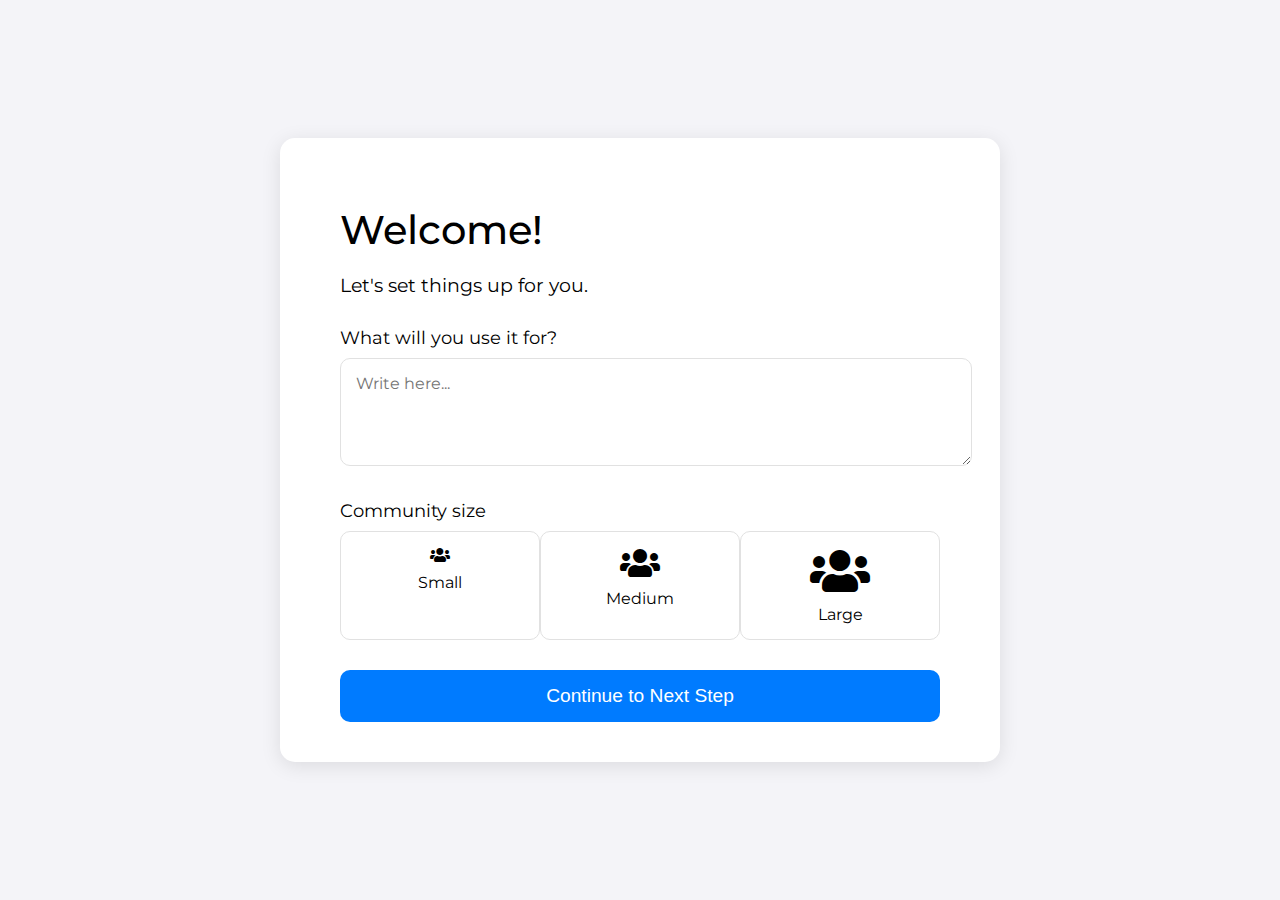
==== onboarding1.html @ 2a1aa2c3 "create the onboarding page" ====
<!DOCTYPE html>
<html lang="en">

<head>
    <meta charset="UTF-8">
    <meta name="viewport" content="width=device-width, initial-scale=1.0">
    <title>Onboarding</title>
    <link href="https://fonts.googleapis.com/css2?family=Montserrat:wght@400;500;600&display=swap" rel="stylesheet">
    <link rel="stylesheet" href="onboarding1.css">
    <link rel="stylesheet" href="https://cdnjs.cloudflare.com/ajax/libs/font-awesome/5.15.1/css/all.min.css">
</head>

<body>
    <div class="container">
        <h1>Welcome!</h1>
        <p>Let's set things up for you.</p>

        <div class="question">
            <label for="use">What will you use it for?</label>
            <textarea id="use" rows="4" placeholder="Write here..."></textarea>
        </div>

        <div class="question">
            <label>Community size</label>
            <div class="options">
                <div class="option">
                    <i class="fas fa-users"></i>
                    <span>Small</span>
                </div>
                <div class="option">
                    <i class="fas fa-users fa-2x"></i>
                    <span>Medium</span>
                </div>
                <div class="option">
                    <i class="fas fa-users fa-3x"></i>
                    <span>Large</span>
                </div>
            </div>
        </div>

        <button onclick="location.href='onboarding2.html'">Continue to Next Step</button>
    </div>

    <script src="onboarding1.js"></script>
</body>

</html>
---- onboarding1.css ----
body {
    font-family: 'Montserrat', sans-serif;
    background-color: #f4f4f8;
    margin: 0;
    padding: 0;
    display: flex;
    justify-content: center;
    align-items: center;
    height: 100vh;
}

.container {
    background: #ffffff;
    border-radius: 15px;
    padding: 40px 60px;
    width: 80%;
    max-width: 600px;
    box-shadow: 0px 4px 20px rgba(0, 0, 0, 0.1);
}

h1 {
    font-size: 2.5rem;
    font-weight: 500;
    margin-bottom: 10px;
}

p {
    font-size: 1.2rem;
    margin-bottom: 30px;
}

.question {
    margin-bottom: 30px;
}

label {
    display: block;
    font-size: 1.1rem;
    margin-bottom: 10px;
}

textarea {
    width: 100%;
    padding: 15px;
    border-radius: 10px;
    border: 1px solid #e1e1e1;
    font-family: 'Montserrat', sans-serif;
    font-size: 1rem;
}

.options {
    display: flex;
    justify-content: space-between;
}

.option {
    flex: 1;
    text-align: center;
    padding: 15px;
    border: 1px solid #e1e1e1;
    border-radius: 10px;
    cursor: pointer;
    transition: background-color 0.3s;
}

.option:hover {
    background-color: #f4f4f8;
}

.option i {
    display: block;
    margin-bottom: 10px;
}

button {
    display: block;
    width: 100%;
    padding: 15px;
    font-size: 1.2rem;
    border: none;
    border-radius: 10px;
    background-color: #007BFF;
    color: #ffffff;
    cursor: pointer;
    transition: background-color 0.3s;
}

button:hover {
    background-color: #0056b3;
}
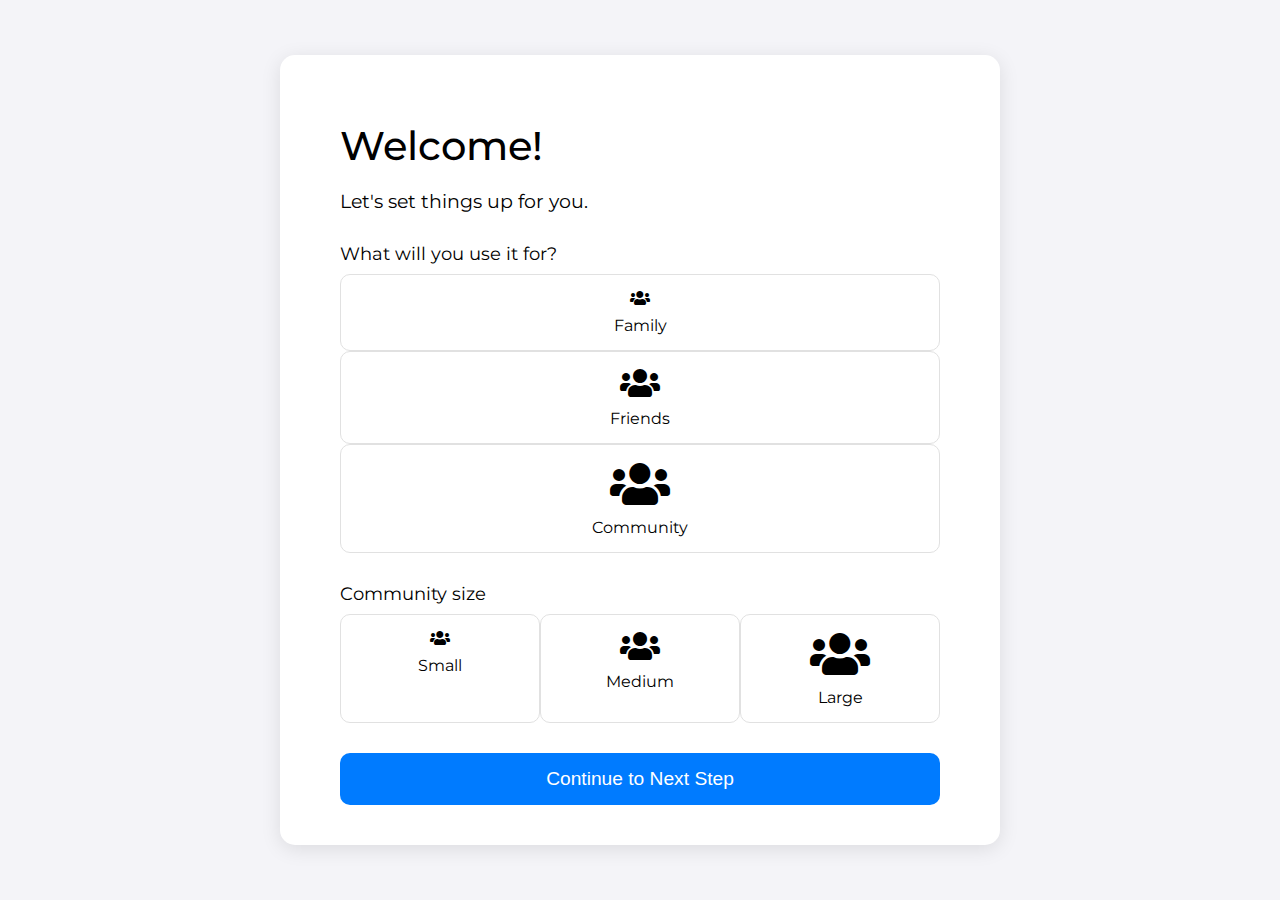
==== commit 3b8e4d5b: "added the family , freind and community feature in onboarding 1" ====
--- a/onboarding1.html
+++ b/onboarding1.html
@@ -17,7 +17,18 @@
 
         <div class="question">
             <label for="use">What will you use it for?</label>
-            <textarea id="use" rows="4" placeholder="Write here..."></textarea>
+            <div class="option">
+                <i class="fas fa-users"></i>
+                <span>Family</span>
+            </div>
+            <div class="option">
+                <i class="fas fa-users fa-2x"></i>
+                <span>Friends</span>
+            </div>
+            <div class="option">
+                <i class="fas fa-users fa-3x"></i>
+                <span>Community</span>
+            </div>
         </div>
 
         <div class="question">
--- a/onboarding1.css
+++ b/onboarding1.css
@@ -87,4 +87,48 @@
 
 button:hover {
     background-color: #0056b3;
+}
+
+/* ... [existing styles from before] ... */
+
+.container h1 {
+    animation: fadeIn 0.5s forwards;
+}
+
+.options .option {
+    animation: slideIn 0.5s forwards;
+}
+
+.options .option:nth-child(1) {
+    animation-delay: 0.3s;
+}
+
+.options .option:nth-child(2) {
+    animation-delay: 0.5s;
+}
+
+.options .option:nth-child(3) {
+    animation-delay: 0.7s;
+}
+
+@keyframes fadeIn {
+    from {
+        opacity: 0;
+    }
+
+    to {
+        opacity: 1;
+    }
+}
+
+@keyframes slideIn {
+    from {
+        opacity: 0;
+        transform: translateY(-20px);
+    }
+
+    to {
+        opacity: 1;
+        transform: translateY(0);
+    }
 }